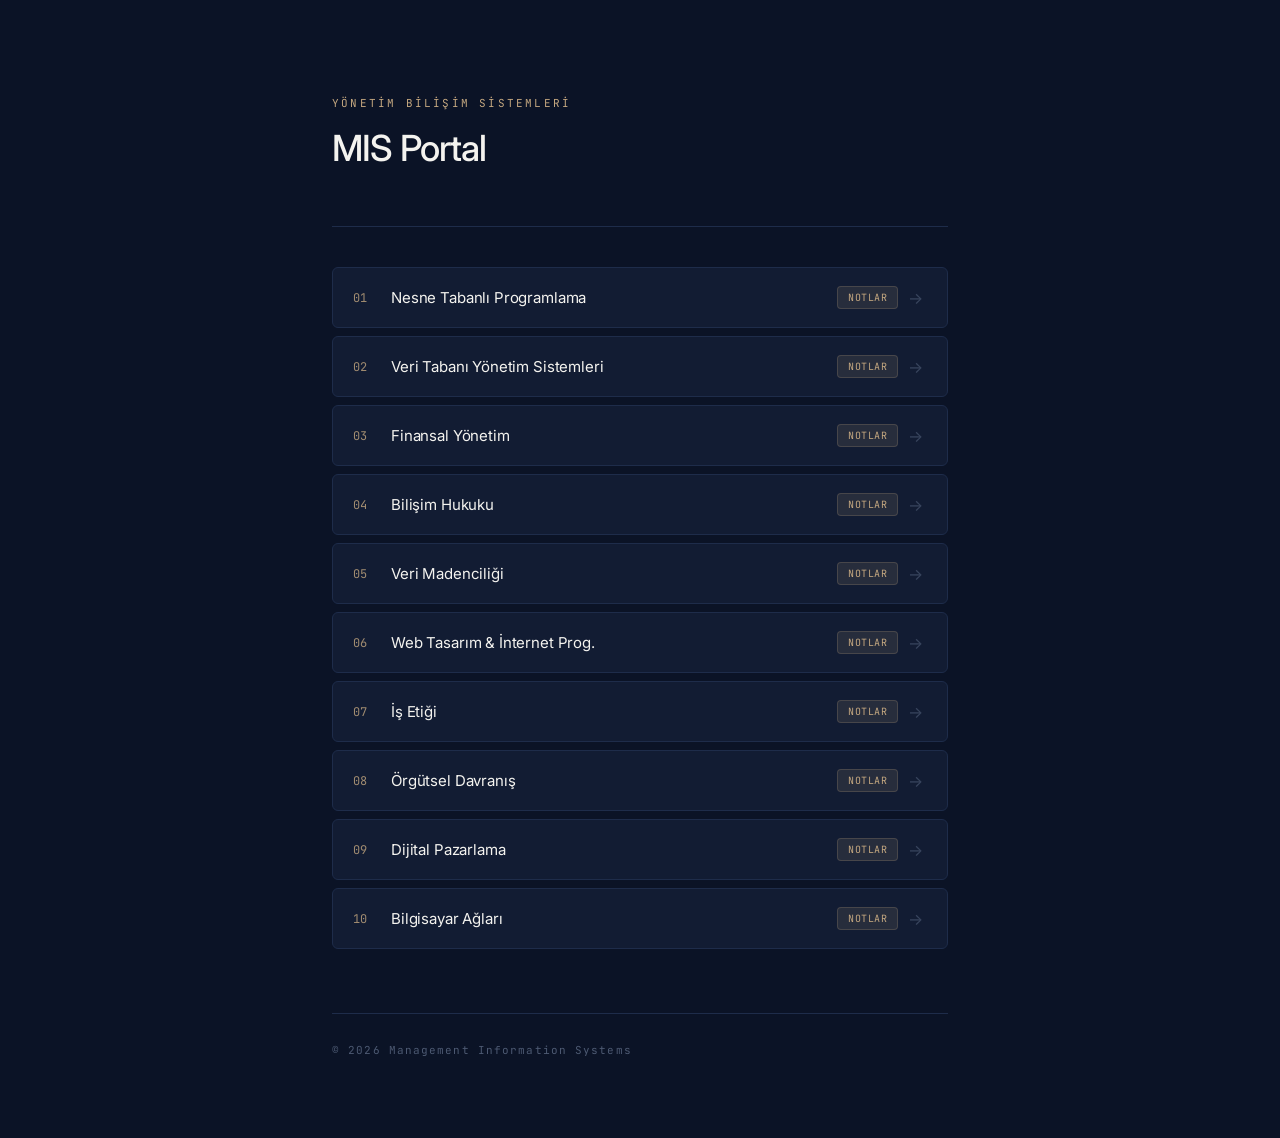
==== index.html @ ec6746e7 "Update index.html" ====
<!DOCTYPE html>
<html lang="tr">
<head>
<meta charset="UTF-8">
<meta name="viewport" content="width=device-width, initial-scale=1.0">
<title>MIS Portal</title>
<link href="https://fonts.googleapis.com/css2?family=Inter:wght@300;400;500;600&family=JetBrains+Mono:wght@400;500&display=swap" rel="stylesheet">
<style>
*,*::before,*::after{box-sizing:border-box;margin:0;padding:0}

:root {
  --bg: #0b1326;            /* Old Money: Derin, asil kulüp laciverti */
  --surface: #121c33;       /* Ders satırları için biraz daha açık mat lacivert */
  --border: #1e2c4a;        /* Zarif ve net çizgiler */
  --text: #f4f3ef;          /* Metinler: Saf beyaz değil, göz yormayan elit kemik/fildişi tonu */
  --sub: #8fa0be;           /* Yardımcı yazılar için soft mavi-gri */
  --accent: #c5a880;        /* Detaylar için mat,  altın/bronz tonu */
  --accent-bg: rgba(197, 168, 128, 0.12); /* Rozet dolgusu */
  --tag-hover: #192744;     /* Üzerine gelindiğinde ağırbaşlı geçiş rengi */
}

body {
  font-family: 'Inter', sans-serif;
  background: var(--bg);
  color: var(--text);
  min-height: 100vh;
  -webkit-font-smoothing: antialiased;
}

.wrapper {
  max-width: 680px;
  margin: 0 auto;
  padding: 96px 32px 80px; /* Üst boşluk biraz daha ferahlatıldı */
}

/* ── Header ── */
header {
  margin-bottom: 56px;
  animation: up .6s cubic-bezier(0.16, 1, 0.3, 1) both;
}

.site-label {
  font-family: 'JetBrains Mono', monospace;
  font-size: 11px;
  letter-spacing: .2em; /* Harf arası açılıp daha premium yapıldı */
  color: var(--accent); /* Başlık üstü etiketi altın tonuna çekildi */
  text-transform: uppercase;
  margin-bottom: 16px;
}

h1 {
  font-size: 36px;
  font-weight: 500; /* Çok kalın olmayan, rafine bir font kalınlığı */
  letter-spacing: -.03em;
  color: var(--text);
}

/* ── Divider ── */
.divider {
  height: 1px;
  background: var(--border);
  margin-bottom: 40px;
  animation: up .6s .05s cubic-bezier(0.16, 1, 0.3, 1) both;
}

/* ── List ── */
.course-list {
  display: flex;
  flex-direction: column;
  gap: 8px; /* Satırlar arası asil bir boşluk */
  animation: up .6s .1s cubic-bezier(0.16, 1, 0.3, 1) both;
}

.course-row {
  display: flex;
  align-items: center;
  justify-content: space-between;
  text-decoration: none;
  padding: 18px 20px; /* Daha geniş, premium hissettiren iç boşluk */
  background: var(--surface);
  border: 1px solid var(--border);
  border-radius: 6px;
  transition: background .2s ease, border-color .2s ease, transform .2s ease;
  color: inherit;
}

.course-row:hover {
  background: var(--tag-hover);
  border-color: var(--accent); /* Hover durumunda asil bronz çerçeve */
  transform: translateY(-2px); /* Aşağı yerine hafifçe yukarı esneme (Daha elit bir hareket) */
}

.course-row:hover .cr-arrow {
  opacity: 1;
  transform: translateX(0);
  color: var(--accent);
}

.cr-left {
  display: flex;
  align-items: center;
  gap: 18px;
}

.cr-num {
  font-family: 'JetBrains Mono', monospace;
  font-size: 12px;
  color: var(--accent); /* Sıra numaraları altın/bronz tonunda parlasın */
  opacity: 0.8;
  width: 20px;
  text-align: left;
  flex-shrink: 0;
}

.cr-name {
  font-size: 15px;
  font-weight: 400;
  color: var(--text);
  letter-spacing: -0.01em;
}

.cr-right {
  display: flex;
  align-items: center;
  gap: 14px;
}

.cr-badge {
  font-family: 'JetBrains Mono', monospace;
  font-size: 10px;
  padding: 4px 10px;
  border-radius: 4px;
  letter-spacing: .05em;
  text-transform: uppercase;
}

.cr-badge.has {
  background: var(--accent-bg);
  color: var(--accent);
  border: 1px solid rgba(197, 168, 128, 0.2);
}

.cr-badge.empty {
  background: rgba(255, 255, 255, 0.03);
  color: var(--sub);
  border: 1px solid rgba(255, 255, 255, 0.05);
}

.cr-arrow {
  font-size: 16px;
  color: var(--sub);
  opacity: 0.3;
  transform: translateX(-4px);
  transition: opacity .2s ease, transform .2s ease, color .2s ease;
}

/* ── Footer ── */
footer {
  margin-top: 64px;
  padding-top: 24px;
  border-top: 1px solid var(--border);
  animation: up .6s .15s cubic-bezier(0.16, 1, 0.3, 1) both;
}

.ft {
  font-family: 'JetBrains Mono', monospace;
  font-size: 11px;
  color: var(--sub);
  opacity: 0.5;
  letter-spacing: .1em;
}

@keyframes up {
  from { opacity: 0; transform: translateY(16px); }
  to { opacity: 1; transform: translateY(0); }
}

@media(max-width:500px){
  .wrapper { padding: 48px 20px 60px; }
  h1 { font-size: 28px; }
  .cr-badge { display: none; }
}
</style>
</head>
<body>

<div class="wrapper">

  <header>
    <p class="site-label">Yönetim Bilişim Sistemleri</p>
    <h1>MIS Portal</h1>
  </header>

  <div class="divider"></div>

  <div class="course-list">

    <a href="nesneTaban.html" class="course-row">
      <div class="cr-left">
        <span class="cr-num">01</span>
        <span class="cr-name">Nesne Tabanlı Programlama</span>
      </div>
      <div class="cr-right">
        <span class="cr-badge has">notlar</span>
        <span class="cr-arrow">→</span>
      </div>
    </a>

    <a href="veriTabani.html" class="course-row">
      <div class="cr-left">
        <span class="cr-num">02</span>
        <span class="cr-name">Veri Tabanı Yönetim Sistemleri</span>
      </div>
      <div class="cr-right">
        <span class="cr-badge has">notlar</span>
        <span class="cr-arrow">→</span>
      </div>
    </a>

    <a href="finans.html" class="course-row">
      <div class="cr-left">
        <span class="cr-num">03</span>
        <span class="cr-name">Finansal Yönetim</span>
      </div>
      <div class="cr-right">
        <span class="cr-badge has">notlar</span>
        <span class="cr-arrow">→</span>
      </div>
    </a>

    <a href="bilisimHukuk.html" class="course-row">
      <div class="cr-left">
        <span class="cr-num">04</span>
        <span class="cr-name">Bilişim Hukuku</span>
      </div>
      <div class="cr-right">
        <span class="cr-badge has">notlar</span>
        <span class="cr-arrow">→</span>
      </div>
    </a>

    <a href="dataMining.html" class="course-row">
      <div class="cr-left">
        <span class="cr-num">05</span>
        <span class="cr-name">Veri Madenciliği</span>
      </div>
      <div class="cr-right">
        <span class="cr-badge has">notlar</span>
        <span class="cr-arrow">→</span>
      </div>
    </a>

    <a href="webDesign.html" class="course-row">
      <div class="cr-left">
        <span class="cr-num">06</span>
        <span class="cr-name">Web Tasarım & İnternet Prog.</span>
      </div>
      <div class="cr-right">
        <span class="cr-badge has">notlar</span>
        <span class="cr-arrow">→</span>
      </div>
    </a>

    <a href="isEtigi.html" class="course-row">
      <div class="cr-left">
        <span class="cr-num">07</span>
        <span class="cr-name">İş Etiği</span>
      </div>
      <div class="cr-right">
        <span class="cr-badge has">notlar</span>
        <span class="cr-arrow">→</span>
      </div>
    </a>

    <a href="organization.html" class="course-row">
      <div class="cr-left">
        <span class="cr-num">08</span>
        <span class="cr-name">Örgütsel Davranış</span>
      </div>
      <div class="cr-right">
        <span class="cr-badge has">notlar</span>
        <span class="cr-arrow">→</span>
      </div>
    </a>

    <a href="marketing.html" class="course-row">
      <div class="cr-left">
        <span class="cr-num">09</span>
        <span class="cr-name">Dijital Pazarlama</span>
      </div>
      <div class="cr-right">
        <span class="cr-badge has">notlar</span>
        <span class="cr-arrow">→</span>
      </div>
    </a>


        <a href="bilgisayar-aglari.html" class="course-row">
      <div class="cr-left">
        <span class="cr-num">10</span>
        <span class="cr-name">Bilgisayar Ağları</span>
      </div>
      <div class="cr-right">
        <span class="cr-badge has">notlar</span>
        <span class="cr-arrow">→</span>
      </div>
    </a>

  </div>

  <footer>
    <span class="ft">© 2026 Management Information Systems</span>
  </footer>

</div>

</body>
</html>
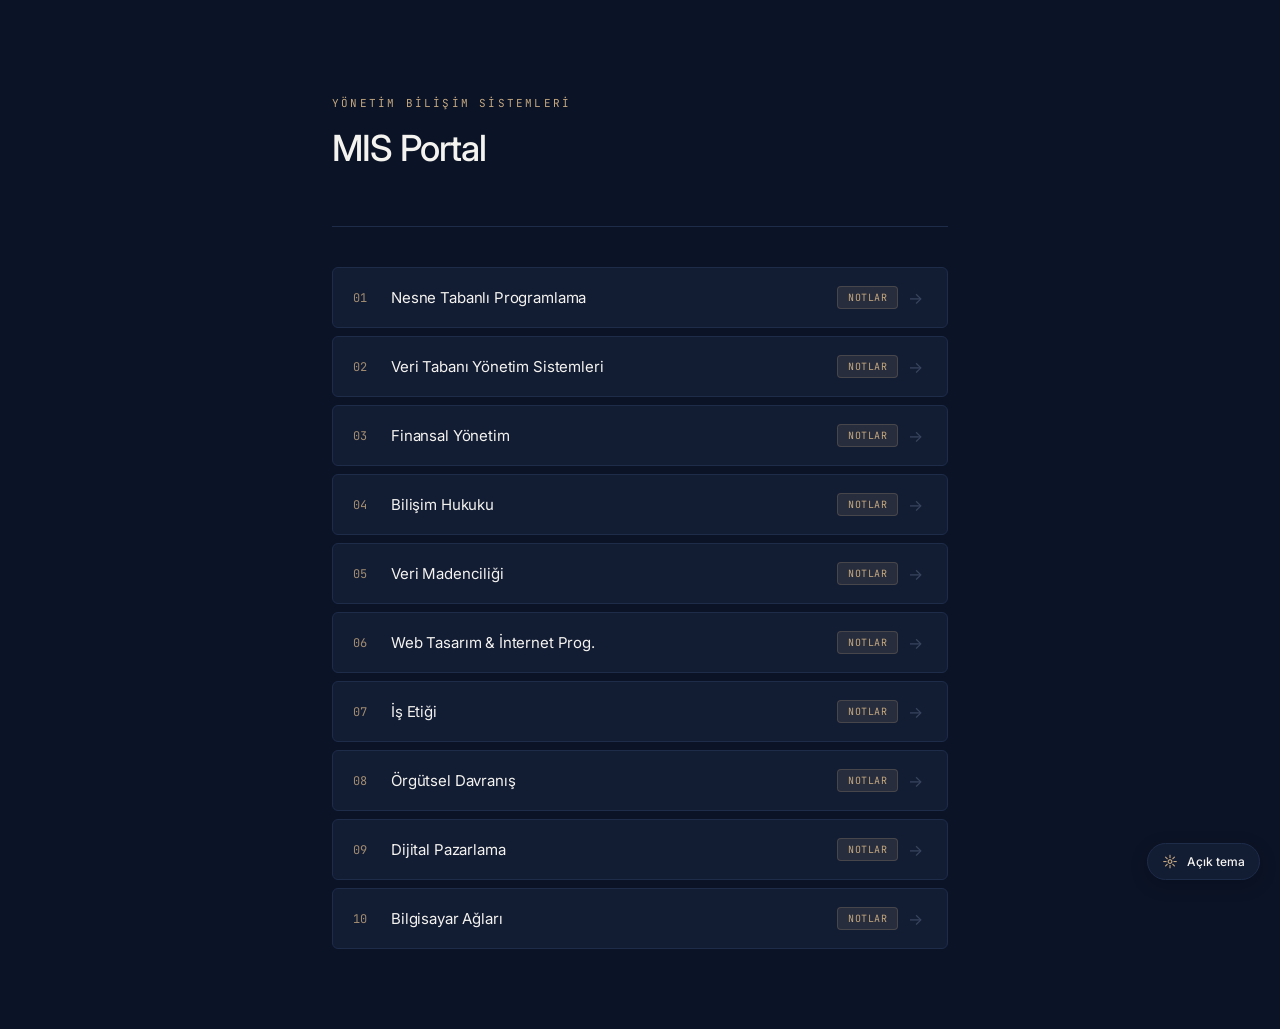
==== commit 46f948d0: "Add files via upload" ====
--- a/index.html
+++ b/index.html
@@ -3,20 +3,22 @@
 <head>
 <meta charset="UTF-8">
 <meta name="viewport" content="width=device-width, initial-scale=1.0">
+<script>(function(){try{if(localStorage.getItem('mis-portal-theme')==='alt')document.documentElement.setAttribute('data-theme','alt')}catch(e){}})();</script>
+<link rel="stylesheet" href="theme.css">
 <title>MIS Portal</title>
 <link href="https://fonts.googleapis.com/css2?family=Inter:wght@300;400;500;600&family=JetBrains+Mono:wght@400;500&display=swap" rel="stylesheet">
 <style>
 *,*::before,*::after{box-sizing:border-box;margin:0;padding:0}
 
 :root {
-  --bg: #0b1326;            /* Old Money: Derin, asil kulüp laciverti */
-  --surface: #121c33;       /* Ders satırları için biraz daha açık mat lacivert */
-  --border: #1e2c4a;        /* Zarif ve net çizgiler */
-  --text: #f4f3ef;          /* Metinler: Saf beyaz değil, göz yormayan elit kemik/fildişi tonu */
-  --sub: #8fa0be;           /* Yardımcı yazılar için soft mavi-gri */
-  --accent: #c5a880;        /* Detaylar için mat,  altın/bronz tonu */
-  --accent-bg: rgba(197, 168, 128, 0.12); /* Rozet dolgusu */
-  --tag-hover: #192744;     /* Üzerine gelindiğinde ağırbaşlı geçiş rengi */
+  --bg: #0b1326;
+  --surface: #121c33;
+  --border: #1e2c4a;
+  --text: #f4f3ef;
+  --sub: #8fa0be;
+  --accent: #c5a880;
+  --accent-bg: rgba(197, 168, 128, 0.12);
+  --tag-hover: #192744;
 }
 
 body {
@@ -86,8 +88,8 @@
 
 .course-row:hover {
   background: var(--tag-hover);
-  border-color: var(--accent); /* Hover durumunda asil bronz çerçeve */
-  transform: translateY(-2px); /* Aşağı yerine hafifçe yukarı esneme (Daha elit bir hareket) */
+  border-color: var(--accent);
+  transform: translateY(-2px);
 }
 
 .course-row:hover .cr-arrow {
@@ -105,7 +107,7 @@
 .cr-num {
   font-family: 'JetBrains Mono', monospace;
   font-size: 12px;
-  color: var(--accent); /* Sıra numaraları altın/bronz tonunda parlasın */
+  color: var(--accent);
   opacity: 0.8;
   width: 20px;
   text-align: left;
@@ -308,11 +310,8 @@
 
   </div>
 
-  <footer>
-    <span class="ft">© 2026 Management Information Systems</span>
-  </footer>
-
 </div>
 
+<script src="theme.js" defer></script>
 </body>
 </html>
--- a/theme.css
+++ b/theme.css
@@ -0,0 +1,62 @@
+/* Alternate (light) palette: parchment, forest green, and aged gold. */
+:root[data-theme="alt"] {
+  color-scheme: light;
+  --bg: #eee7d5;
+  --surface: #e3dbc5;
+  --surface2: #d9d0b8;
+  --border: #c8bea5;
+  --border2: #aa9f82;
+  --text: #292f25;
+  --sub: #5c6250;
+  --muted: #7e795f;
+  --accent: #8a6b2d;
+  --accent-bg: rgba(138, 107, 45, 0.12);
+  --accent-dim: rgba(138, 107, 45, 0.12);
+  --accent-border: rgba(138, 107, 45, 0.25);
+  --tag-hover: #d8cfb8;
+
+  --info-bg: rgba(92, 117, 83, 0.1);
+  --info-text: #4f7047;
+  --info-border: rgba(92, 117, 83, 0.23);
+  --danger-bg: rgba(151, 83, 65, 0.09);
+  --danger-text: #8f4e3e;
+  --danger-border: rgba(151, 83, 65, 0.24);
+  --success-bg: rgba(92, 117, 83, 0.1);
+  --success-text: #4f7047;
+  --success-border: rgba(92, 117, 83, 0.23);
+  --warn-bg: rgba(160, 119, 43, 0.1);
+  --warn-text: #8a6726;
+  --warn-border: rgba(160, 119, 43, 0.23);
+  --purple-bg: rgba(117, 101, 75, 0.1);
+  --purple-text: #75654b;
+  --purple-border: rgba(117, 101, 75, 0.23);
+}
+
+.theme-toggle {
+  position: fixed;
+  right: 20px;
+  bottom: 20px;
+  z-index: 200;
+  display: inline-flex;
+  align-items: center;
+  gap: 9px;
+  padding: 10px 14px;
+  border: 1px solid var(--border2, var(--border));
+  border-radius: 999px;
+  background: var(--surface);
+  color: var(--text);
+  box-shadow: 0 5px 18px rgba(0, 0, 0, 0.2);
+  font: 500 12px 'DM Sans', 'Inter', sans-serif;
+  cursor: pointer;
+  transition: background .2s ease, border-color .2s ease, transform .2s ease;
+}
+.theme-toggle:hover {
+  background: var(--tag-hover, var(--surface2));
+  border-color: var(--accent);
+  transform: translateY(-2px);
+}
+.theme-toggle-icon { color: var(--accent); font-size: 15px; line-height: 1; }
+
+@media (max-width: 500px) {
+  .theme-toggle { right: 14px; bottom: 14px; }
+}
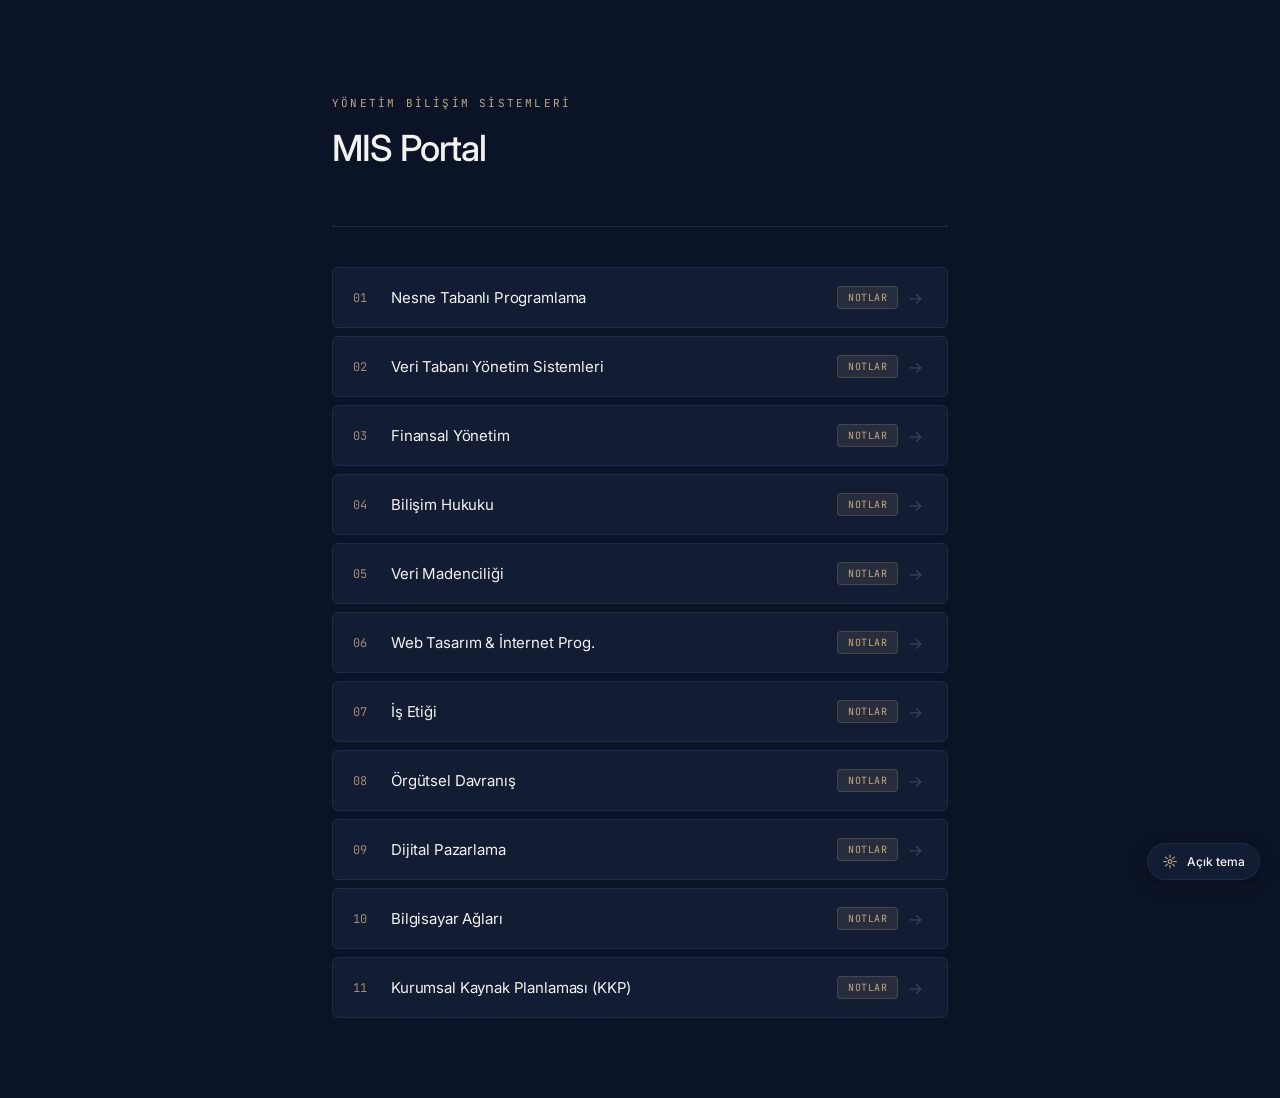
==== commit f7a127af: "Add files via upload" ====
--- a/index.html
+++ b/index.html
@@ -297,10 +297,21 @@
     </a>
 
 
-        <a href="bilgisayar-aglari.html" class="course-row">
+    <a href="bilgisayar-aglari.html" class="course-row">
       <div class="cr-left">
         <span class="cr-num">10</span>
         <span class="cr-name">Bilgisayar Ağları</span>
+      </div>
+      <div class="cr-right">
+        <span class="cr-badge has">notlar</span>
+        <span class="cr-arrow">→</span>
+      </div>
+    </a>
+
+    <a href="kkp.html" class="course-row">
+      <div class="cr-left">
+        <span class="cr-num">11</span>
+        <span class="cr-name">Kurumsal Kaynak Planlaması (KKP)</span>
       </div>
       <div class="cr-right">
         <span class="cr-badge has">notlar</span>
--- a/theme.css
+++ b/theme.css
@@ -4,20 +4,32 @@
   --bg: #eee7d5;
   --surface: #e3dbc5;
   --surface2: #d9d0b8;
+  --bg2: #e3dbc5;
+  --bg3: #d9d0b8;
   --border: #c8bea5;
   --border2: #aa9f82;
+  --line: rgba(170, 159, 130, 0.55);
+  --line2: rgba(170, 159, 130, 0.78);
   --text: #292f25;
   --sub: #5c6250;
   --muted: #7e795f;
+  --faint: #7e795f;
   --accent: #8a6b2d;
   --accent-bg: rgba(138, 107, 45, 0.12);
   --accent-dim: rgba(138, 107, 45, 0.12);
   --accent-border: rgba(138, 107, 45, 0.25);
   --tag-hover: #d8cfb8;
+  --ink: #292f25;
+  --mute: #5c6250;
+  --on-accent: #292f25;
 
   --info-bg: rgba(92, 117, 83, 0.1);
   --info-text: #4f7047;
   --info-border: rgba(92, 117, 83, 0.23);
+  --info: #4f7047;
+  --success: #4f7047;
+  --warn: #8a6726;
+  --danger: #8f4e3e;
   --danger-bg: rgba(151, 83, 65, 0.09);
   --danger-text: #8f4e3e;
   --danger-border: rgba(151, 83, 65, 0.24);
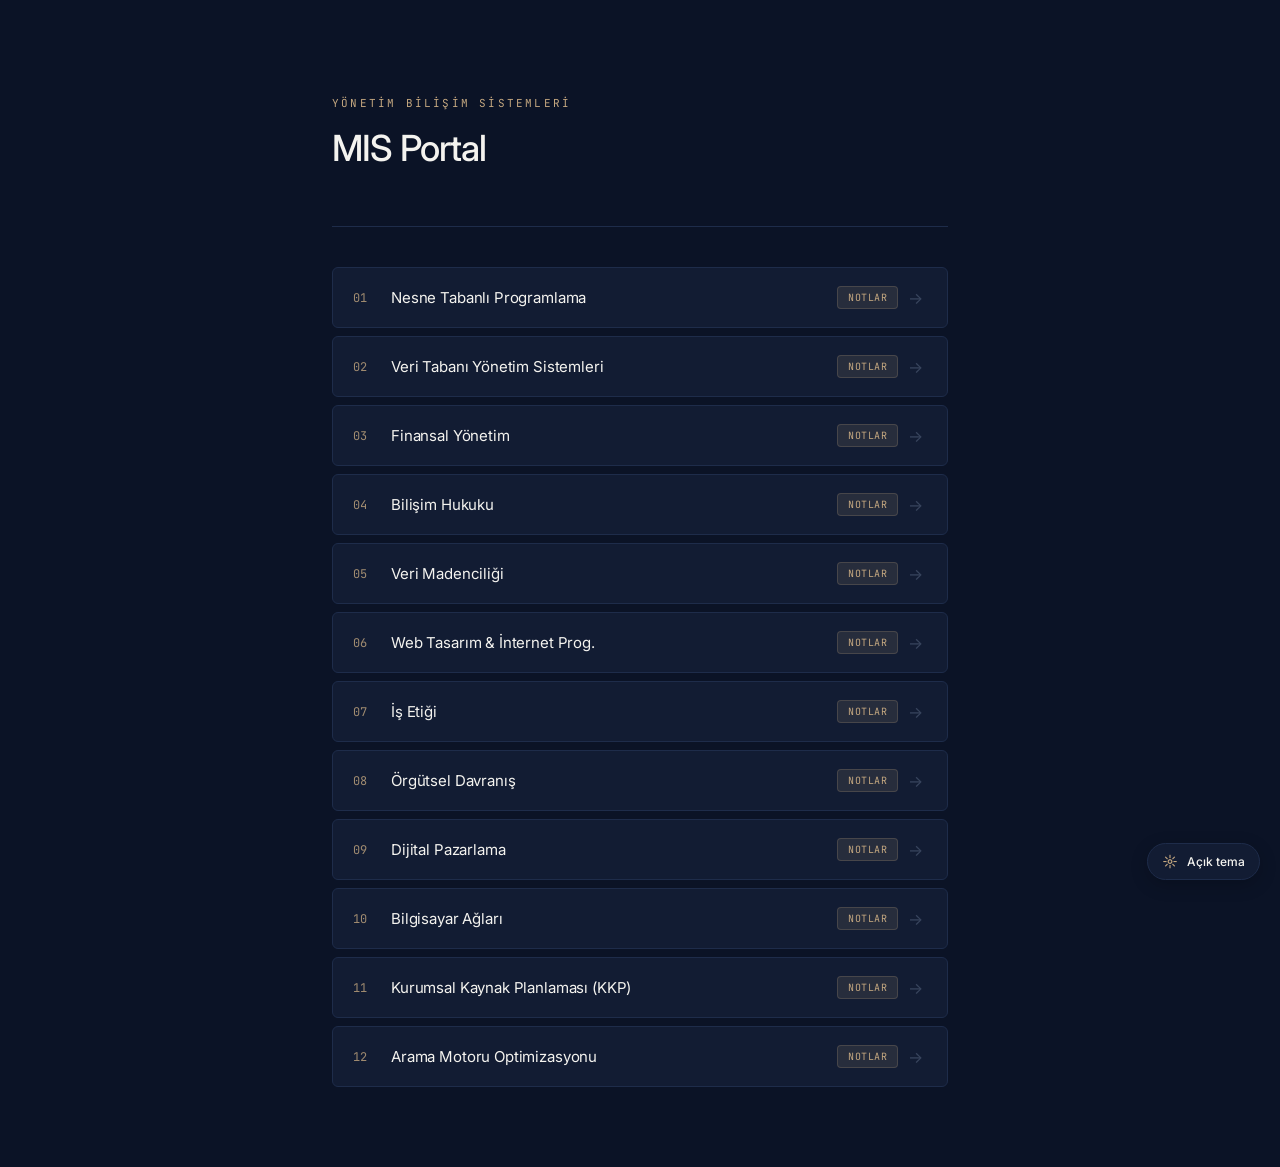
==== commit ff9f9882: "Add files via upload" ====
--- a/index.html
+++ b/index.html
@@ -319,6 +319,17 @@
       </div>
     </a>
 
+    <a href="seo.html" class="course-row">
+      <div class="cr-left">
+        <span class="cr-num">12</span>
+        <span class="cr-name">Arama Motoru Optimizasyonu</span>
+      </div>
+      <div class="cr-right">
+        <span class="cr-badge has">notlar</span>
+        <span class="cr-arrow">→</span>
+      </div>
+    </a>
+
   </div>
 
 </div>
--- a/theme.css
+++ b/theme.css
@@ -69,6 +69,86 @@
 }
 .theme-toggle-icon { color: var(--accent); font-size: 15px; line-height: 1; }
 
+.sidebar-collapse-toggle {
+  position: fixed;
+  top: 50%;
+  left: calc(var(--sidebar-expanded-width, 240px) - 1px);
+  z-index: 201;
+  display: grid;
+  place-items: center;
+  width: 24px;
+  height: 42px;
+  padding: 0;
+  transform: translateY(-50%);
+  border: 1px solid var(--border2, var(--border));
+  border-radius: 0 8px 8px 0;
+  background: var(--surface);
+  color: var(--sub);
+  font: 22px/1 'DM Sans', 'Inter', sans-serif;
+  cursor: pointer;
+  transition: left .22s ease, background .2s ease, color .2s ease;
+}
+.sidebar-collapse-toggle:hover {
+  background: var(--surface2, var(--tag-hover, var(--surface)));
+  color: var(--accent);
+}
+body.sidebar-collapsed .sidebar-collapse-toggle {
+  left: calc(var(--sidebar-collapsed-width, 64px) - 1px);
+}
+body.sidebar-collapsed .sidebar {
+  width: var(--sidebar-collapsed-width, 64px) !important;
+  transition: width .22s ease;
+}
+body.sidebar-collapsed .main {
+  margin-left: var(--sidebar-collapsed-width, 64px) !important;
+  transition: margin-left .22s ease;
+}
+body.sidebar-collapsed .progress-bar {
+  left: var(--sidebar-collapsed-width, 64px) !important;
+  transition: left .22s ease;
+}
+body.sidebar-collapsed .sidebar-header,
+body.sidebar-collapsed .sidebar .sidebar-logo,
+body.sidebar-collapsed .sidebar .search-wrap,
+body.sidebar-collapsed .sidebar .nav-section-label {
+  display: none !important;
+}
+body.sidebar-collapsed .sidebar-nav {
+  padding: 10px 0;
+}
+body.sidebar-collapsed .nav-item {
+  justify-content: center;
+  gap: 0;
+  padding: 10px 0 !important;
+  overflow: hidden;
+  font-size: 0 !important;
+  text-align: center;
+}
+body.sidebar-collapsed .nav-item-num {
+  font-size: 9px !important;
+}
+body.sidebar-collapsed .sidebar .nav-dot {
+  flex: 0 0 7px;
+  width: 7px;
+  height: 7px;
+  margin: 0;
+}
+body.sidebar-collapsed .sidebar-top {
+  padding: 8px 5px;
+}
+body.sidebar-collapsed .lang-tabs {
+  flex-direction: column;
+  gap: 2px;
+}
+body.sidebar-collapsed .lang-tab {
+  flex: none;
+  padding: 6px 0;
+  font-size: 9px;
+}
+
 @media (max-width: 500px) {
   .theme-toggle { right: 14px; bottom: 14px; }
 }
+@media (max-width: 768px) {
+  .sidebar-collapse-toggle { display: none; }
+}
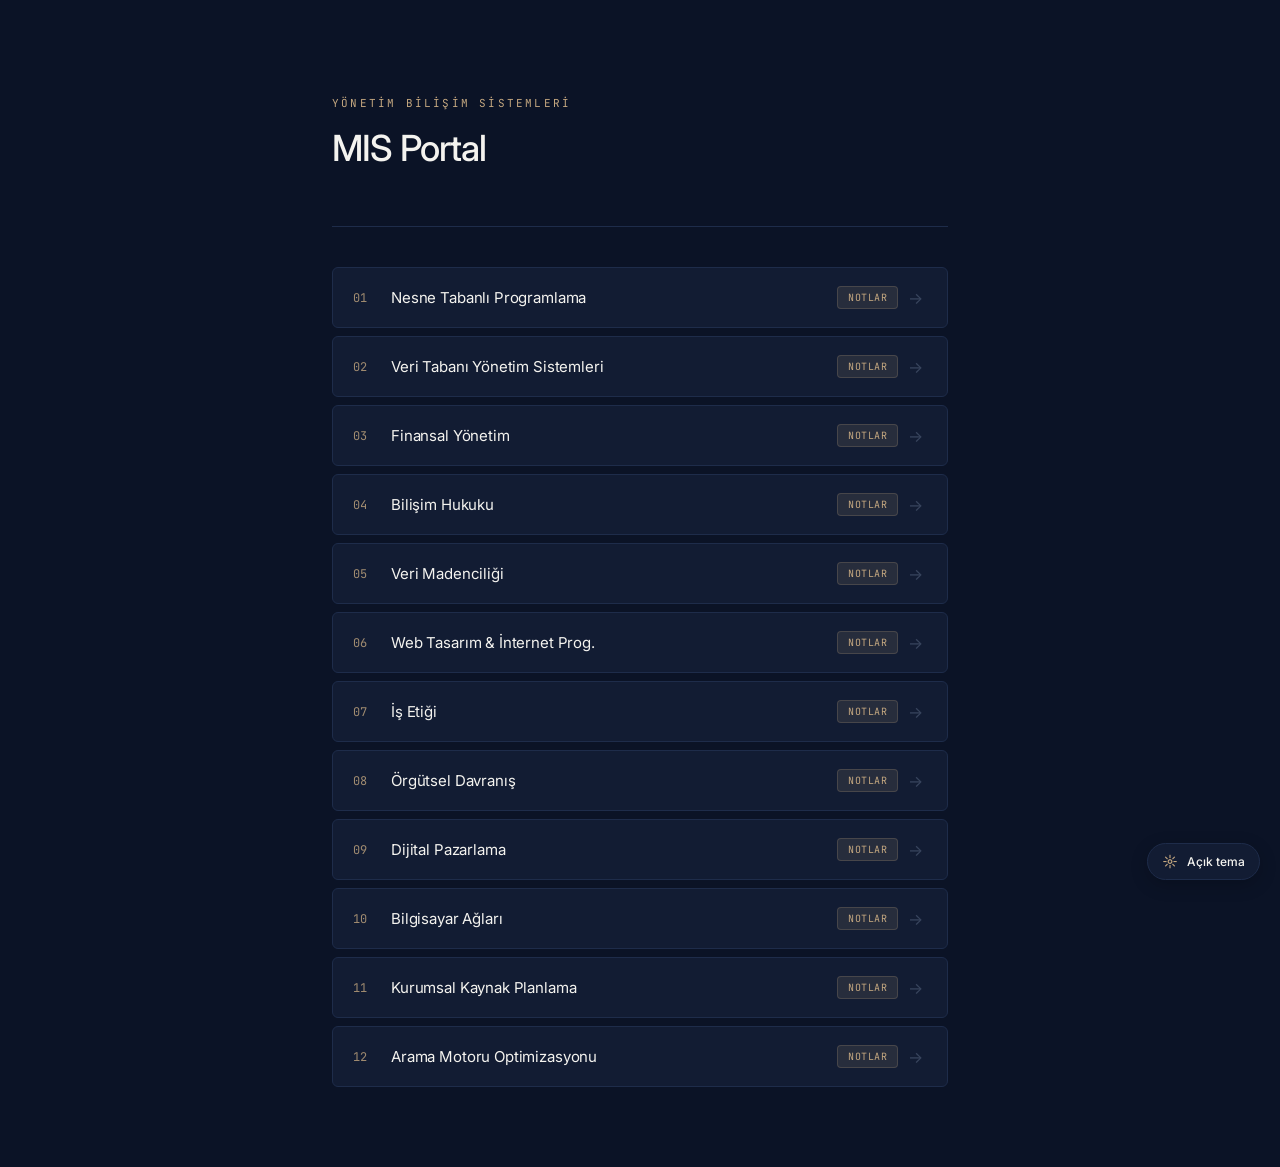
==== commit 1d755137: "Update index.html" ====
--- a/index.html
+++ b/index.html
@@ -311,7 +311,7 @@
     <a href="kkp.html" class="course-row">
       <div class="cr-left">
         <span class="cr-num">11</span>
-        <span class="cr-name">Kurumsal Kaynak Planlaması (KKP)</span>
+        <span class="cr-name">Kurumsal Kaynak Planlama</span>
       </div>
       <div class="cr-right">
         <span class="cr-badge has">notlar</span>
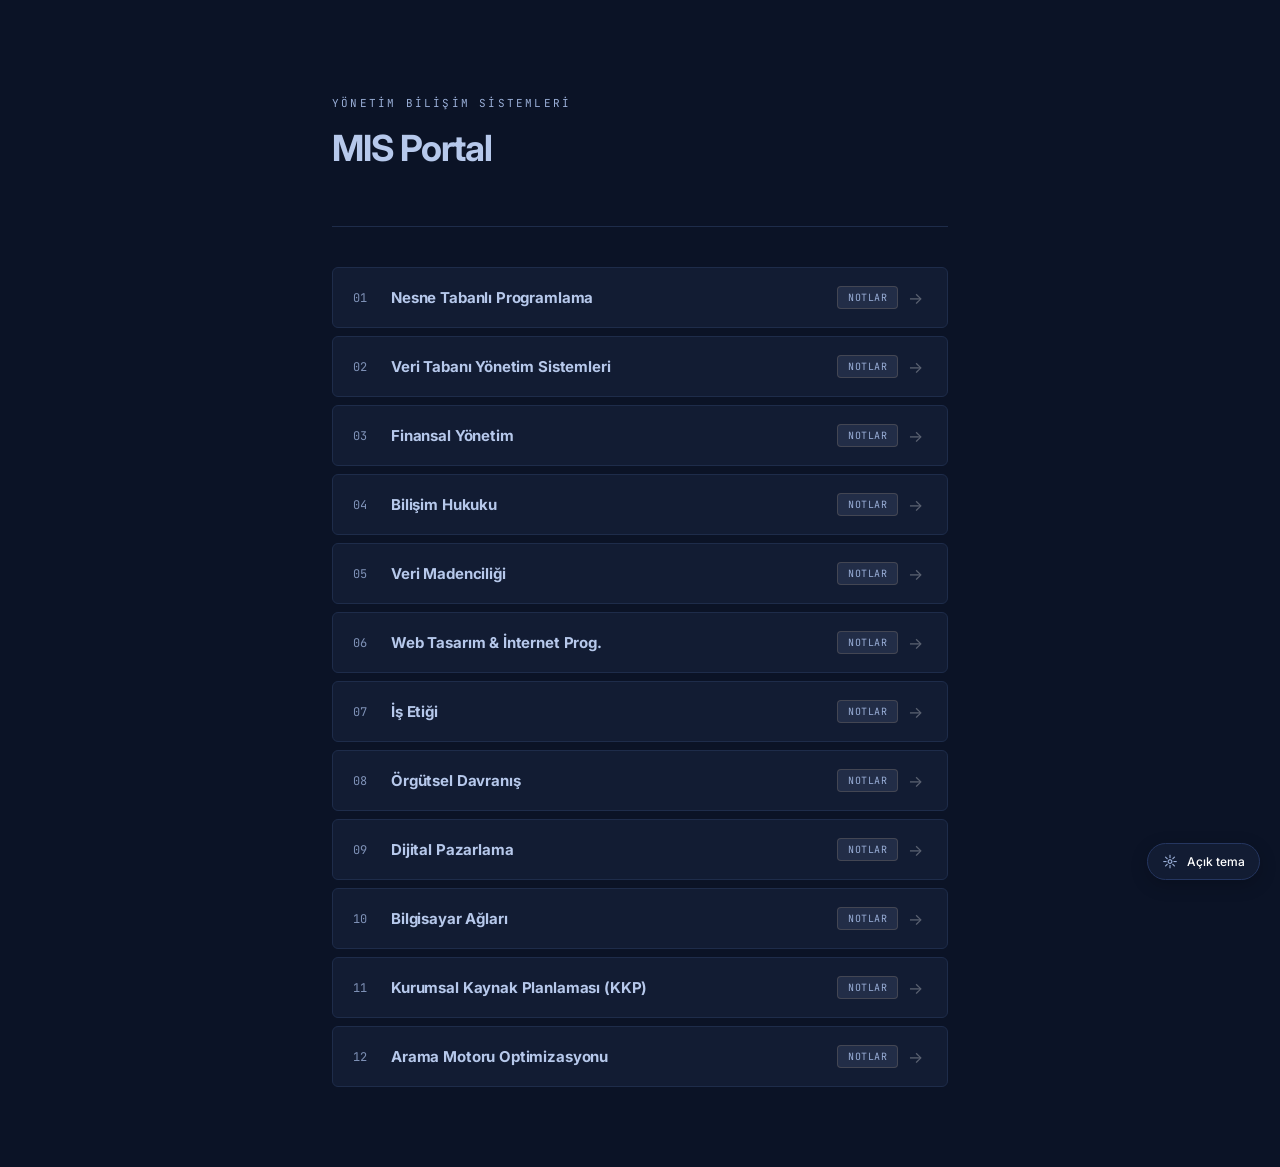
==== commit 9ad468fe: "Add files via upload" ====
--- a/index.html
+++ b/index.html
@@ -311,7 +311,7 @@
     <a href="kkp.html" class="course-row">
       <div class="cr-left">
         <span class="cr-num">11</span>
-        <span class="cr-name">Kurumsal Kaynak Planlama</span>
+        <span class="cr-name">Kurumsal Kaynak Planlaması (KKP)</span>
       </div>
       <div class="cr-right">
         <span class="cr-badge has">notlar</span>
--- a/theme.css
+++ b/theme.css
@@ -1,47 +1,102 @@
-/* Alternate (light) palette: parchment, forest green, and aged gold. */
+/* Alternate palette: white background, navy headings, and black text. */
 :root[data-theme="alt"] {
   color-scheme: light;
-  --bg: #eee7d5;
-  --surface: #e3dbc5;
-  --surface2: #d9d0b8;
-  --bg2: #e3dbc5;
-  --bg3: #d9d0b8;
-  --border: #c8bea5;
-  --border2: #aa9f82;
-  --line: rgba(170, 159, 130, 0.55);
-  --line2: rgba(170, 159, 130, 0.78);
-  --text: #292f25;
-  --sub: #5c6250;
-  --muted: #7e795f;
-  --faint: #7e795f;
-  --accent: #8a6b2d;
-  --accent-bg: rgba(138, 107, 45, 0.12);
-  --accent-dim: rgba(138, 107, 45, 0.12);
-  --accent-border: rgba(138, 107, 45, 0.25);
-  --tag-hover: #d8cfb8;
-  --ink: #292f25;
-  --mute: #5c6250;
-  --on-accent: #292f25;
-
-  --info-bg: rgba(92, 117, 83, 0.1);
-  --info-text: #4f7047;
-  --info-border: rgba(92, 117, 83, 0.23);
-  --info: #4f7047;
-  --success: #4f7047;
-  --warn: #8a6726;
-  --danger: #8f4e3e;
-  --danger-bg: rgba(151, 83, 65, 0.09);
-  --danger-text: #8f4e3e;
-  --danger-border: rgba(151, 83, 65, 0.24);
-  --success-bg: rgba(92, 117, 83, 0.1);
-  --success-text: #4f7047;
-  --success-border: rgba(92, 117, 83, 0.23);
-  --warn-bg: rgba(160, 119, 43, 0.1);
-  --warn-text: #8a6726;
-  --warn-border: rgba(160, 119, 43, 0.23);
-  --purple-bg: rgba(117, 101, 75, 0.1);
-  --purple-text: #75654b;
-  --purple-border: rgba(117, 101, 75, 0.23);
+  --bg: #ffffff;
+  --surface: #ffffff;
+  --surface2: #f5f7fb;
+  --bg2: #f5f7fb;
+  --bg3: #eef2f8;
+  --border: #e1e6ef;
+  --border2: #cbd4e2;
+  --line: rgba(203, 212, 226, 0.6);
+  --line2: rgba(203, 212, 226, 0.85);
+  --text: #111827;
+  --sub: #111827;
+  --muted: #68758a;
+  --faint: #68758a;
+  --accent: #183153;
+  --accent-bg: rgba(24, 49, 83, 0.08);
+  --accent-dim: rgba(24, 49, 83, 0.08);
+  --accent-border: rgba(24, 49, 83, 0.2);
+  --tag-hover: #eef2f8;
+  --ink: #111827;
+  --mute: #4b5563;
+  --on-accent: #ffffff;
+
+  --info-bg: rgba(48, 86, 145, 0.08);
+  --info-text: #294d7e;
+  --info-border: rgba(48, 86, 145, 0.2);
+  --info: #294d7e;
+  --success: #28664d;
+  --warn: #8a5a16;
+  --danger: #993e3e;
+  --danger-bg: rgba(153, 62, 62, 0.08);
+  --danger-text: #993e3e;
+  --danger-border: rgba(153, 62, 62, 0.2);
+  --success-bg: rgba(40, 102, 77, 0.08);
+  --success-text: #28664d;
+  --success-border: rgba(40, 102, 77, 0.2);
+  --warn-bg: rgba(138, 90, 22, 0.08);
+  --warn-text: #8a5a16;
+  --warn-border: rgba(138, 90, 22, 0.2);
+  --purple-bg: rgba(75, 65, 135, 0.08);
+  --purple-text: #4b4187;
+  --purple-border: rgba(75, 65, 135, 0.2);
+}
+
+/* Inline page palettes use :root, so keep the shared dark palette more specific. */
+:root:not([data-theme="alt"]) {
+  color-scheme: dark;
+  --bg: #0b1326;
+  --surface: #121c33;
+  --surface2: #172240;
+  --bg2: #121c33;
+  --bg3: #172240;
+  --border: #1e2c4a;
+  --border2: #253660;
+  --line: rgba(37, 54, 96, 0.55);
+  --line2: rgba(37, 54, 96, 0.78);
+  --text: #ffffff;
+  --sub: #ffffff;
+  --muted: #93a6c8;
+  --faint: #93a6c8;
+  --accent: #9aafd8;
+  --accent-bg: rgba(154, 175, 216, 0.12);
+  --accent-dim: rgba(154, 175, 216, 0.12);
+  --accent-border: rgba(154, 175, 216, 0.25);
+  --tag-hover: #192744;
+  --ink: #ffffff;
+  --mute: #d5deed;
+  --on-accent: #0b1326;
+
+  --info-bg: rgba(100, 149, 230, 0.12);
+  --info-text: #a9c7ff;
+  --info-border: rgba(100, 149, 230, 0.24);
+  --info: #a9c7ff;
+  --success: #8bd1aa;
+  --warn: #f2c477;
+  --danger: #ff9a9a;
+  --danger-bg: rgba(239, 100, 100, 0.1);
+  --danger-text: #ffaaaa;
+  --danger-border: rgba(239, 100, 100, 0.24);
+  --success-bg: rgba(68, 170, 112, 0.1);
+  --success-text: #9be0b6;
+  --success-border: rgba(68, 170, 112, 0.22);
+  --warn-bg: rgba(245, 180, 70, 0.1);
+  --warn-text: #f2c477;
+  --warn-border: rgba(245, 180, 70, 0.22);
+  --purple-bg: rgba(154, 135, 238, 0.1);
+  --purple-text: #c0b4ff;
+  --purple-border: rgba(154, 135, 238, 0.22);
+}
+
+:root[data-theme="alt"] :is(h1, h2, h3, h4, h5, h6, .page-title, .unit-title, .sidebar-title, .topic-heading h3, .term-name, .cr-name) {
+  color: #174ea6;
+  font-weight: 700;
+}
+:root:not([data-theme="alt"]) :is(h1, h2, h3, h4, h5, h6, .page-title, .unit-title, .sidebar-title, .topic-heading h3, .term-name, .cr-name) {
+  color: #b6c8eb;
+  font-weight: 700;
 }
 
 .theme-toggle {
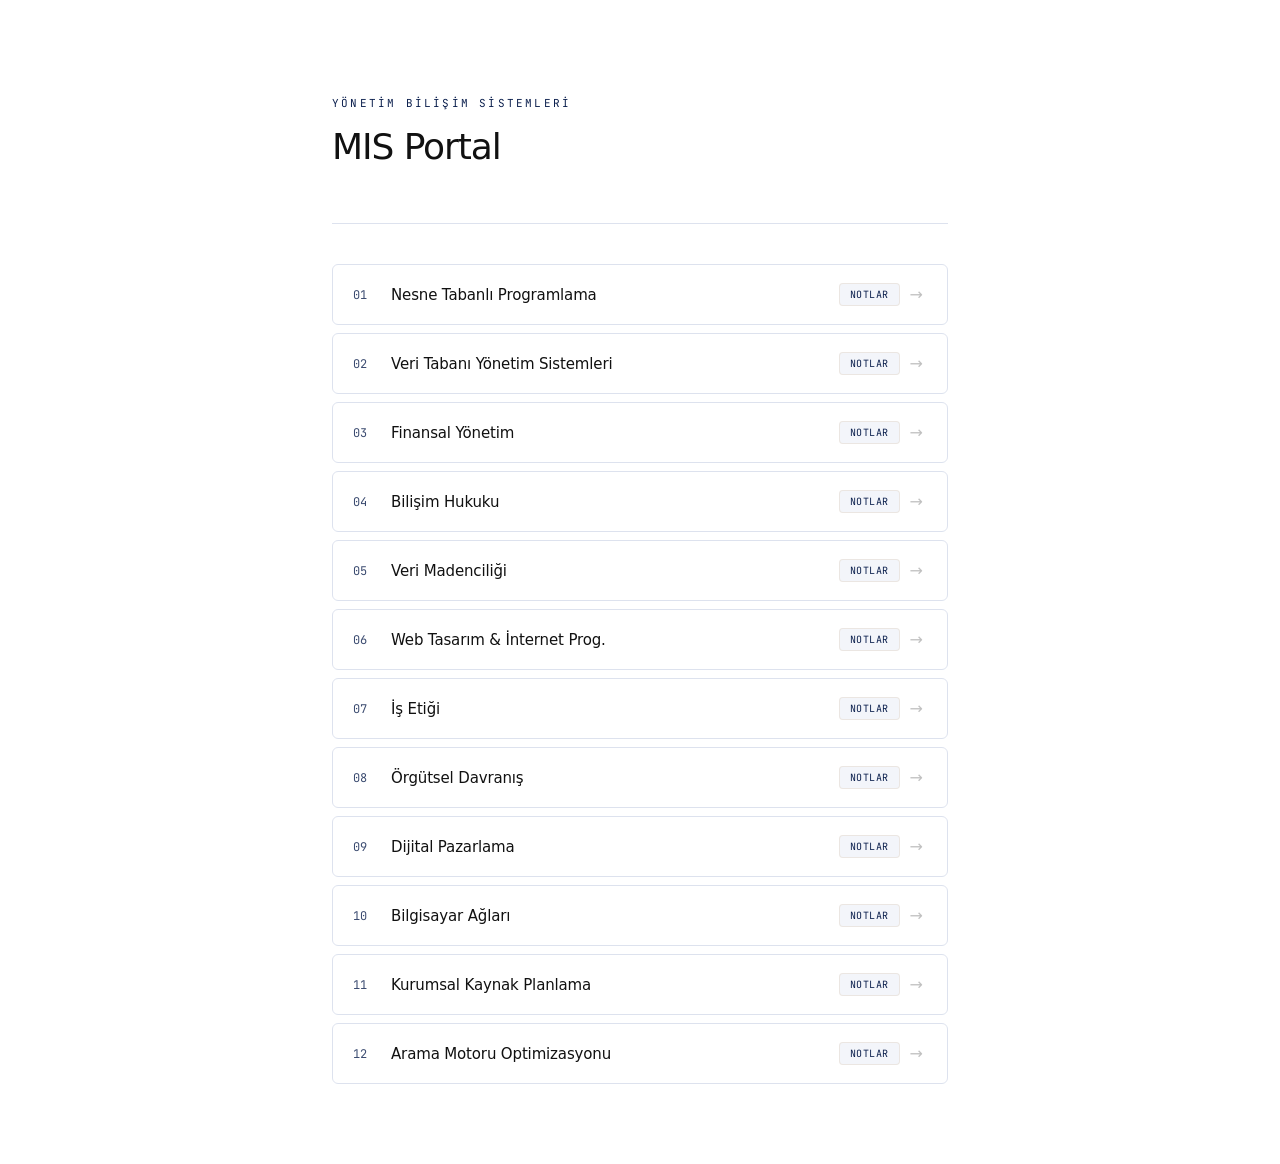
==== commit 93f71272: "değişiklik" ====
--- a/index.html
+++ b/index.html
@@ -3,8 +3,6 @@
 <head>
 <meta charset="UTF-8">
 <meta name="viewport" content="width=device-width, initial-scale=1.0">
-<script>(function(){try{if(localStorage.getItem('mis-portal-theme')==='alt')document.documentElement.setAttribute('data-theme','alt')}catch(e){}})();</script>
-<link rel="stylesheet" href="theme.css">
 <title>MIS Portal</title>
 <link href="https://fonts.googleapis.com/css2?family=Inter:wght@300;400;500;600&family=JetBrains+Mono:wght@400;500&display=swap" rel="stylesheet">
 <style>
@@ -183,6 +181,7 @@
   .cr-badge { display: none; }
 }
 </style>
+<link rel="stylesheet" href="theme.css">
 </head>
 <body>
 
@@ -311,7 +310,7 @@
     <a href="kkp.html" class="course-row">
       <div class="cr-left">
         <span class="cr-num">11</span>
-        <span class="cr-name">Kurumsal Kaynak Planlaması (KKP)</span>
+        <span class="cr-name">Kurumsal Kaynak Planlama</span>
       </div>
       <div class="cr-right">
         <span class="cr-badge has">notlar</span>
--- a/theme.css
+++ b/theme.css
@@ -1,209 +1,514 @@
-/* Alternate palette: white background, navy headings, and black text. */
-:root[data-theme="alt"] {
+:root {
   color-scheme: light;
-  --bg: #ffffff;
-  --surface: #ffffff;
-  --surface2: #f5f7fb;
-  --bg2: #f5f7fb;
-  --bg3: #eef2f8;
-  --border: #e1e6ef;
-  --border2: #cbd4e2;
-  --line: rgba(203, 212, 226, 0.6);
-  --line2: rgba(203, 212, 226, 0.85);
-  --text: #111827;
-  --sub: #111827;
-  --muted: #68758a;
-  --faint: #68758a;
-  --accent: #183153;
-  --accent-bg: rgba(24, 49, 83, 0.08);
-  --accent-dim: rgba(24, 49, 83, 0.08);
-  --accent-border: rgba(24, 49, 83, 0.2);
-  --tag-hover: #eef2f8;
-  --ink: #111827;
-  --mute: #4b5563;
-  --on-accent: #ffffff;
-
-  --info-bg: rgba(48, 86, 145, 0.08);
-  --info-text: #294d7e;
-  --info-border: rgba(48, 86, 145, 0.2);
-  --info: #294d7e;
-  --success: #28664d;
-  --warn: #8a5a16;
-  --danger: #993e3e;
-  --danger-bg: rgba(153, 62, 62, 0.08);
-  --danger-text: #993e3e;
-  --danger-border: rgba(153, 62, 62, 0.2);
-  --success-bg: rgba(40, 102, 77, 0.08);
-  --success-text: #28664d;
-  --success-border: rgba(40, 102, 77, 0.2);
-  --warn-bg: rgba(138, 90, 22, 0.08);
-  --warn-text: #8a5a16;
-  --warn-border: rgba(138, 90, 22, 0.2);
-  --purple-bg: rgba(75, 65, 135, 0.08);
-  --purple-text: #4b4187;
-  --purple-border: rgba(75, 65, 135, 0.2);
-}
-
-/* Inline page palettes use :root, so keep the shared dark palette more specific. */
-:root:not([data-theme="alt"]) {
-  color-scheme: dark;
-  --bg: #0b1326;
-  --surface: #121c33;
-  --surface2: #172240;
-  --bg2: #121c33;
-  --bg3: #172240;
-  --border: #1e2c4a;
-  --border2: #253660;
-  --line: rgba(37, 54, 96, 0.55);
-  --line2: rgba(37, 54, 96, 0.78);
-  --text: #ffffff;
-  --sub: #ffffff;
-  --muted: #93a6c8;
-  --faint: #93a6c8;
-  --accent: #9aafd8;
-  --accent-bg: rgba(154, 175, 216, 0.12);
-  --accent-dim: rgba(154, 175, 216, 0.12);
-  --accent-border: rgba(154, 175, 216, 0.25);
-  --tag-hover: #192744;
-  --ink: #ffffff;
-  --mute: #d5deed;
-  --on-accent: #0b1326;
-
-  --info-bg: rgba(100, 149, 230, 0.12);
-  --info-text: #a9c7ff;
-  --info-border: rgba(100, 149, 230, 0.24);
-  --info: #a9c7ff;
-  --success: #8bd1aa;
-  --warn: #f2c477;
-  --danger: #ff9a9a;
-  --danger-bg: rgba(239, 100, 100, 0.1);
-  --danger-text: #ffaaaa;
-  --danger-border: rgba(239, 100, 100, 0.24);
-  --success-bg: rgba(68, 170, 112, 0.1);
-  --success-text: #9be0b6;
-  --success-border: rgba(68, 170, 112, 0.22);
-  --warn-bg: rgba(245, 180, 70, 0.1);
-  --warn-text: #f2c477;
-  --warn-border: rgba(245, 180, 70, 0.22);
-  --purple-bg: rgba(154, 135, 238, 0.1);
-  --purple-text: #c0b4ff;
-  --purple-border: rgba(154, 135, 238, 0.22);
-}
-
-:root[data-theme="alt"] :is(h1, h2, h3, h4, h5, h6, .page-title, .unit-title, .sidebar-title, .topic-heading h3, .term-name, .cr-name) {
-  color: #174ea6;
-  font-weight: 700;
-}
-:root:not([data-theme="alt"]) :is(h1, h2, h3, h4, h5, h6, .page-title, .unit-title, .sidebar-title, .topic-heading h3, .term-name, .cr-name) {
-  color: #b6c8eb;
-  font-weight: 700;
-}
-
-.theme-toggle {
+  --bg: #fff !important;
+  --surface: #fff !important;
+  --surface2: #f3f5fa !important;
+  --bg2: #fff !important;
+  --bg3: #f3f5fa !important;
+  --border: #dde2ee !important;
+  --border2: #cbd4e2 !important;
+  --line: #dde2ee !important;
+  --line2: #cbd4e2 !important;
+  --text: #111 !important;
+  --sub: #333 !important;
+  --muted: #68758a !important;
+  --faint: #68758a !important;
+  --accent: #0b1f4d !important;
+  --accent-bg: #f3f5fa !important;
+  --accent-dim: #f3f5fa !important;
+  --accent-border: #dde2ee !important;
+  --tag-hover: #f3f5fa !important;
+  --ink: #111 !important;
+  --mute: #333 !important;
+  --on-accent: #fff !important;
+  --info-bg: #eef4fc !important;
+  --info-text: #294d7e !important;
+  --info-border: #cbd8eb !important;
+  --info: #294d7e !important;
+  --success-bg: #edf6ef !important;
+  --success-text: #28664d !important;
+  --success-border: #cfe2d3 !important;
+  --success: #28664d !important;
+  --warn-bg: #fff7e8 !important;
+  --warn-text: #8a5a16 !important;
+  --warn-border: #efdbb7 !important;
+  --warn: #8a5a16 !important;
+  --danger-bg: #fff1f1 !important;
+  --danger-text: #993e3e !important;
+  --danger-border: #ebcccc !important;
+  --danger: #993e3e !important;
+  --purple-bg: #f4f1fb !important;
+  --purple-text: #4b4187 !important;
+  --purple-border: #ddd6ef !important;
+  --sidebar-w: 290px !important;
+  --sidebar-expanded-width: 290px;
+}
+
+html {
+  color-scheme: light;
+  scroll-behavior: smooth;
+}
+
+body {
+  background: #fff !important;
+  color: #111 !important;
+  font-family: 'Hanken Grotesk', system-ui, sans-serif !important;
+  -webkit-font-smoothing: antialiased;
+}
+
+.sidebar {
+  position: fixed !important;
+  inset: 0 auto 0 0 !important;
+  width: 290px !important;
+  height: 100vh !important;
+  min-height: 100vh !important;
+  overflow-x: hidden;
+  overflow-y: auto;
+  background: #fff !important;
+  border-right: 1px solid #dde2ee !important;
+  box-shadow: none !important;
+  z-index: 100;
+}
+
+.sidebar-header,
+.sidebar-top {
+  padding: 24px 14px 20px !important;
+  background: #fff !important;
+  border-bottom: 1px solid #dde2ee !important;
+}
+
+.sidebar-back {
+  color: #333 !important;
+  font: 500 12px/1.4 'Hanken Grotesk', system-ui, sans-serif !important;
+  letter-spacing: 0 !important;
+  text-transform: none !important;
+}
+
+.sidebar-back:hover {
+  color: #0b1f4d !important;
+}
+
+.sidebar-course,
+.sidebar-logo {
+  color: #0b1f4d !important;
+  font: 700 17px/1.3 'Hanken Grotesk', system-ui, sans-serif !important;
+  letter-spacing: 0 !important;
+  text-transform: none !important;
+}
+
+.sidebar-title {
+  display: none !important;
+}
+
+.sidebar-nav {
+  padding: 14px 0 24px !important;
+}
+
+.nav-section-label {
+  padding: 0 20px !important;
+  margin: 12px 0 6px !important;
+  color: #68758a !important;
+  font: 700 11px/1.4 'Hanken Grotesk', system-ui, sans-serif !important;
+  letter-spacing: .04em !important;
+}
+
+.nav-item {
+  display: flex;
+  align-items: center;
+  gap: 10px !important;
+  width: 100%;
+  padding: 7px 10px 7px 20px !important;
+  border: 0 !important;
+  border-left: 3px solid transparent !important;
+  background: transparent !important;
+  color: #333 !important;
+  font: 400 13px/1.45 'Hanken Grotesk', system-ui, sans-serif !important;
+  text-align: left;
+}
+
+.nav-item:hover,
+.nav-item.active {
+  background: #f3f5fa !important;
+  color: #0b1f4d !important;
+}
+
+.nav-item.active {
+  border-left-color: #0b1f4d !important;
+  font-weight: 700 !important;
+}
+
+.nav-item-num {
+  flex: 0 0 22px;
+  color: #68758a !important;
+  font: 600 11px/1 'Hanken Grotesk', system-ui, sans-serif !important;
+}
+
+.nav-item.active .nav-item-num {
+  color: #0b1f4d !important;
+}
+
+.main {
+  width: 100% !important;
+  max-width: 1190px !important;
+  min-width: 0;
+  margin-left: 290px !important;
+  padding: 56px 48px 120px !important;
+}
+
+.kkp-layout .main {
+  width: calc(100% - 290px) !important;
+}
+
+.mobile-toggle {
+  display: none;
   position: fixed;
-  right: 20px;
-  bottom: 20px;
-  z-index: 200;
-  display: inline-flex;
+  top: 12px;
+  left: 12px;
+  z-index: 301;
+  width: 40px;
+  height: 40px;
   align-items: center;
-  gap: 9px;
-  padding: 10px 14px;
-  border: 1px solid var(--border2, var(--border));
-  border-radius: 999px;
-  background: var(--surface);
-  color: var(--text);
-  box-shadow: 0 5px 18px rgba(0, 0, 0, 0.2);
-  font: 500 12px 'DM Sans', 'Inter', sans-serif;
+  justify-content: center;
+  border: 1px solid #0b1f4d;
+  border-radius: 8px;
+  background: #fff;
+  color: #0b1f4d;
+  font-size: 18px;
   cursor: pointer;
-  transition: background .2s ease, border-color .2s ease, transform .2s ease;
-}
-.theme-toggle:hover {
-  background: var(--tag-hover, var(--surface2));
-  border-color: var(--accent);
-  transform: translateY(-2px);
-}
-.theme-toggle-icon { color: var(--accent); font-size: 15px; line-height: 1; }
+  box-shadow: 0 4px 14px rgba(11, 31, 77, .12);
+}
+
+.week-nav-item {
+  margin-top: 12px;
+  color: #0b1f4d !important;
+  font-weight: 700 !important;
+}
+
+.kkp-layout .wk h1 {
+  color: #fff !important;
+}
+
+.page-header {
+  margin: 0 0 40px !important;
+  padding: 0 0 22px !important;
+  border-bottom: 1px solid #dde2ee !important;
+}
+
+.page-kicker {
+  color: #0b1f4d !important;
+  font: 700 12px/1.4 'Hanken Grotesk', system-ui, sans-serif !important;
+  letter-spacing: .04em !important;
+  text-transform: none !important;
+}
+
+.page-title,
+.main h1,
+.main h2,
+.main h3,
+.main h4,
+.main h5,
+.main h6,
+.unit-title,
+.topic-heading h3,
+.term-name {
+  color: #0b1f4d !important;
+  font-family: 'Hanken Grotesk', system-ui, sans-serif !important;
+  font-weight: 700 !important;
+}
+
+.page-title {
+  margin: 0 !important;
+  font-size: 40px !important;
+  line-height: 1.15 !important;
+}
+
+.unit-header,
+.unit-title-block {
+  display: flex;
+  align-items: center;
+  gap: 16px;
+  margin: 0 0 24px !important;
+  padding: 20px 24px !important;
+  border: 0 !important;
+  border-radius: 12px !important;
+  background: #0b1f4d !important;
+  color: #fff !important;
+}
+
+.unit-header :is(h1, h2, h3, h4, p, span),
+.unit-title-block :is(h1, h2, h3, h4, p, span),
+.unit-header .unit-title,
+.unit-title-block .unit-title {
+  color: #fff !important;
+}
+
+.unit-num {
+  color: #fff !important;
+  font: 700 36px/1 'Hanken Grotesk', system-ui, sans-serif !important;
+  opacity: .65;
+}
+
+.unit-line {
+  background: #fff !important;
+  opacity: .45;
+}
+
+.unit-title {
+  margin: 0 !important;
+  border: 0 !important;
+  font-size: 22px !important;
+  line-height: 1.3 !important;
+}
+
+.unit-heading {
+  margin: 0 0 24px !important;
+}
+
+.unit-heading h2 {
+  color: #0b1f4d !important;
+}
+
+.topic-heading {
+  display: flex;
+  align-items: baseline;
+  gap: 10px;
+  margin: 28px 0 12px !important;
+  padding: 0 0 8px !important;
+  border-bottom: 1px solid #dde2ee !important;
+}
+
+.topic-heading .topic-no {
+  color: #68758a !important;
+  font: 600 11px/1.3 'Hanken Grotesk', system-ui, sans-serif !important;
+}
+
+.topic-heading h3 {
+  margin: 0 !important;
+  font-size: 19px !important;
+  line-height: 1.4 !important;
+}
+
+.card,
+.note-panel,
+.term,
+.flow-step,
+.short-list li,
+.unit-card {
+  border-color: #dde2ee !important;
+  border-radius: 10px !important;
+  background-color: var(--surface);
+  color: #222 !important;
+  box-shadow: 0 3px 12px rgba(11, 31, 77, .04);
+}
+
+.note-panel,
+.callout,
+.definition {
+  background-color: #f3f5fa !important;
+}
+
+.card :is(p, li, span),
+.note-panel :is(p, li, span),
+.term-copy :is(p, li, span) {
+  color: #222 !important;
+}
+
+.card strong,
+.note-panel strong,
+.term-copy strong {
+  color: #111 !important;
+}
+
+.footer {
+  border-color: #dde2ee !important;
+  color: #68758a !important;
+}
+
+.footer a {
+  color: #0b1f4d !important;
+}
+
+.mobile-toggle,
+.hamburger {
+  border: 1px solid #0b1f4d !important;
+  background: #fff !important;
+  color: #0b1f4d !important;
+  box-shadow: 0 4px 14px rgba(11, 31, 77, .12);
+}
 
 .sidebar-collapse-toggle {
   position: fixed;
   top: 50%;
-  left: calc(var(--sidebar-expanded-width, 240px) - 1px);
-  z-index: 201;
+  left: calc(var(--sidebar-expanded-width, 290px) - 1px);
+  z-index: 301;
   display: grid;
   place-items: center;
   width: 24px;
   height: 42px;
   padding: 0;
   transform: translateY(-50%);
-  border: 1px solid var(--border2, var(--border));
+  border: 1px solid #dde2ee;
   border-radius: 0 8px 8px 0;
-  background: var(--surface);
-  color: var(--sub);
-  font: 22px/1 'DM Sans', 'Inter', sans-serif;
+  background: #fff;
+  color: #0b1f4d;
+  font: 22px/1 'Hanken Grotesk', system-ui, sans-serif;
   cursor: pointer;
   transition: left .22s ease, background .2s ease, color .2s ease;
 }
+
+.sidebar-collapse-toggle {
+  border-color: #dde2ee !important;
+  background: #fff !important;
+  color: #0b1f4d !important;
+}
+
 .sidebar-collapse-toggle:hover {
-  background: var(--surface2, var(--tag-hover, var(--surface)));
-  color: var(--accent);
-}
+  background: #f3f5fa !important;
+  color: #0b1f4d !important;
+}
+
 body.sidebar-collapsed .sidebar-collapse-toggle {
   left: calc(var(--sidebar-collapsed-width, 64px) - 1px);
 }
+
 body.sidebar-collapsed .sidebar {
   width: var(--sidebar-collapsed-width, 64px) !important;
   transition: width .22s ease;
 }
+
+body.kkp-layout.sidebar-collapsed aside.sidebar {
+  width: 64px !important;
+}
+
+body.kkp-layout.sidebar-collapsed #sidebar {
+  width: 64px !important;
+}
+
 body.sidebar-collapsed .main {
   margin-left: var(--sidebar-collapsed-width, 64px) !important;
   transition: margin-left .22s ease;
 }
+
+body.kkp-layout.sidebar-collapsed .main {
+  width: calc(100% - 64px) !important;
+  margin-left: 64px !important;
+}
+
+body.kkp-layout.sidebar-collapsed main.main {
+  width: calc(100% - 64px) !important;
+  margin-left: 64px !important;
+}
+
 body.sidebar-collapsed .progress-bar {
   left: var(--sidebar-collapsed-width, 64px) !important;
   transition: left .22s ease;
 }
+
 body.sidebar-collapsed .sidebar-header,
 body.sidebar-collapsed .sidebar .sidebar-logo,
 body.sidebar-collapsed .sidebar .search-wrap,
 body.sidebar-collapsed .sidebar .nav-section-label {
   display: none !important;
 }
+
 body.sidebar-collapsed .sidebar-nav {
-  padding: 10px 0;
-}
+  padding: 10px 0 !important;
+}
+
 body.sidebar-collapsed .nav-item {
   justify-content: center;
-  gap: 0;
+  gap: 0 !important;
   padding: 10px 0 !important;
   overflow: hidden;
   font-size: 0 !important;
   text-align: center;
 }
+
 body.sidebar-collapsed .nav-item-num {
   font-size: 9px !important;
 }
+
 body.sidebar-collapsed .sidebar .nav-dot {
   flex: 0 0 7px;
   width: 7px;
   height: 7px;
   margin: 0;
 }
-body.sidebar-collapsed .sidebar-top {
-  padding: 8px 5px;
-}
-body.sidebar-collapsed .lang-tabs {
-  flex-direction: column;
-  gap: 2px;
-}
-body.sidebar-collapsed .lang-tab {
-  flex: none;
-  padding: 6px 0;
-  font-size: 9px;
-}
-
-@media (max-width: 500px) {
-  .theme-toggle { right: 14px; bottom: 14px; }
-}
-@media (max-width: 768px) {
-  .sidebar-collapse-toggle { display: none; }
-}
+
+@media (max-width: 1000px) {
+  .main {
+    padding-right: 32px !important;
+    padding-left: 32px !important;
+  }
+}
+
+@media (max-width: 860px) {
+  .sidebar-collapse-toggle {
+    display: none !important;
+  }
+
+  .mobile-toggle,
+  .hamburger {
+    display: flex !important;
+    align-items: center;
+    justify-content: center;
+  }
+
+  .sidebar {
+    transform: translateX(-100%) !important;
+    transition: transform .25s ease !important;
+    z-index: 300 !important;
+  }
+
+  .sidebar.open {
+    transform: translateX(0) !important;
+  }
+
+  .main {
+    width: 100% !important;
+    max-width: none !important;
+    margin-left: 0 !important;
+    padding: 72px 20px 80px !important;
+  }
+
+  .kkp-layout .main {
+    width: 100% !important;
+  }
+
+  .mobile-toggle {
+    display: flex !important;
+  }
+
+  .page-title {
+    font-size: 34px !important;
+  }
+
+  .unit-header,
+  .unit-title-block {
+    padding: 17px 18px !important;
+  }
+}
+
+@media (max-width: 480px) {
+  .main {
+    padding: 68px 18px 76px !important;
+  }
+
+  .unit-header,
+  .unit-title-block {
+    gap: 12px;
+  }
+
+  .unit-num {
+    font-size: 30px !important;
+  }
+
+  .unit-title {
+    font-size: 19px !important;
+  }
+}
+
+:focus-visible {
+  outline: 2px solid #0b1f4d;
+  outline-offset: 2px;
+}
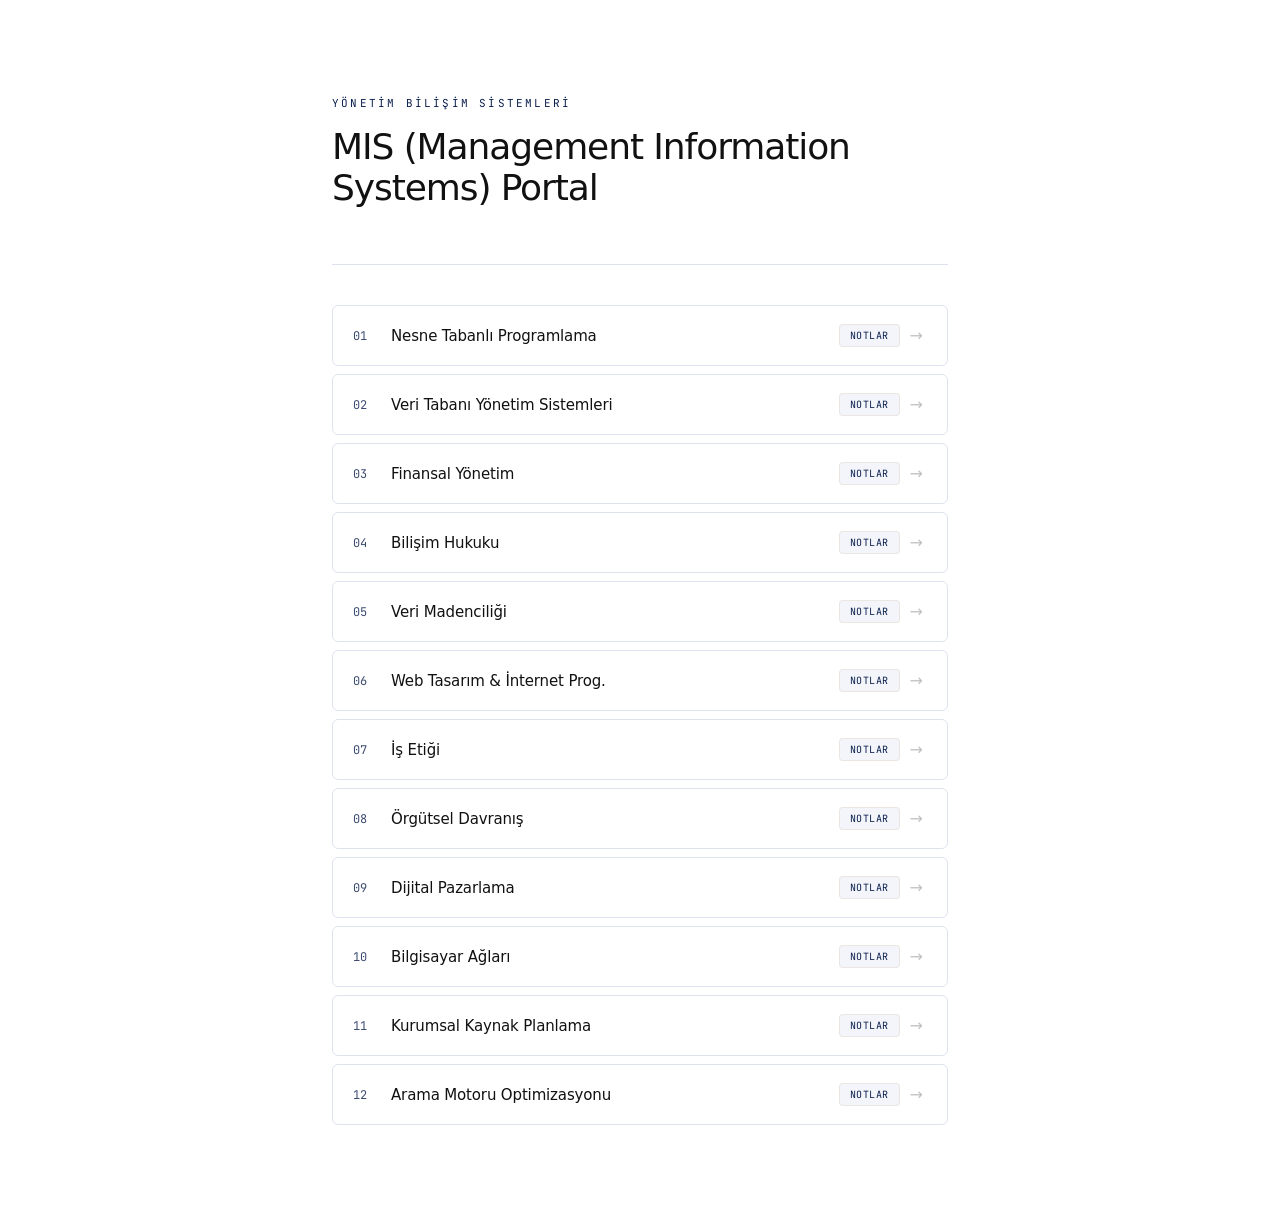
==== commit 790d0a53: "yenı" ====
--- a/index.html
+++ b/index.html
@@ -189,7 +189,7 @@
 
   <header>
     <p class="site-label">Yönetim Bilişim Sistemleri</p>
-    <h1>MIS Portal</h1>
+    <h1>MIS (Management Information Systems) Portal</h1>
   </header>
 
   <div class="divider"></div>
